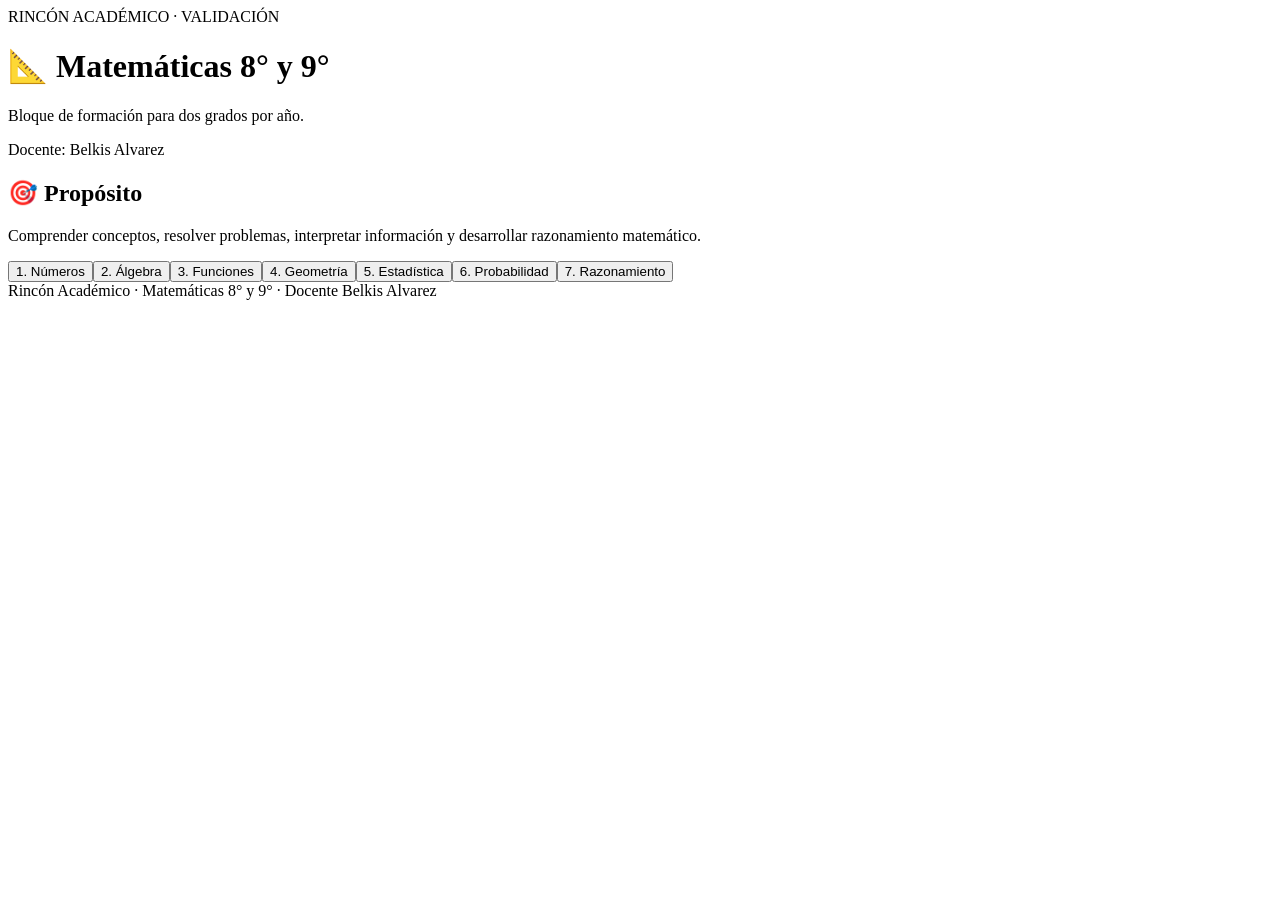
==== matematicas-8-9.html @ bb617dff "Add files via upload" ====
<!doctype html><html lang="es"><head><meta charset="utf-8"><meta name="viewport" content="width=device-width,initial-scale=1"><title>Matemáticas 8° y 9° | Rincón Académico</title><link rel="stylesheet" href="css/matematicas.css"></head><body data-block="8-9"><header class="hero"><div class="container"><div class="eyebrow">RINCÓN ACADÉMICO · VALIDACIÓN</div><h1>📐 Matemáticas 8° y 9°</h1><p>Bloque de formación para dos grados por año.</p><p class="teacher">Docente: Belkis Alvarez</p></div></header><main class="container"><section class="intro"><h2>🎯 Propósito</h2><p>Comprender conceptos, resolver problemas, interpretar información y desarrollar razonamiento matemático.</p></section><nav class="units"><button class="unit" data-unit="u1">1. Números</button><button class="unit" data-unit="u2">2. Álgebra</button><button class="unit" data-unit="u3">3. Funciones</button><button class="unit" data-unit="u4">4. Geometría</button><button class="unit" data-unit="u5">5. Estadística</button><button class="unit" data-unit="u6">6. Probabilidad</button><button class="unit" data-unit="u7">7. Razonamiento</button></nav><div id="content"></div></main><footer>Rincón Académico · Matemáticas 8° y 9° · Docente Belkis Alvarez</footer><script src="js/matematicas.js"></script></body></html>
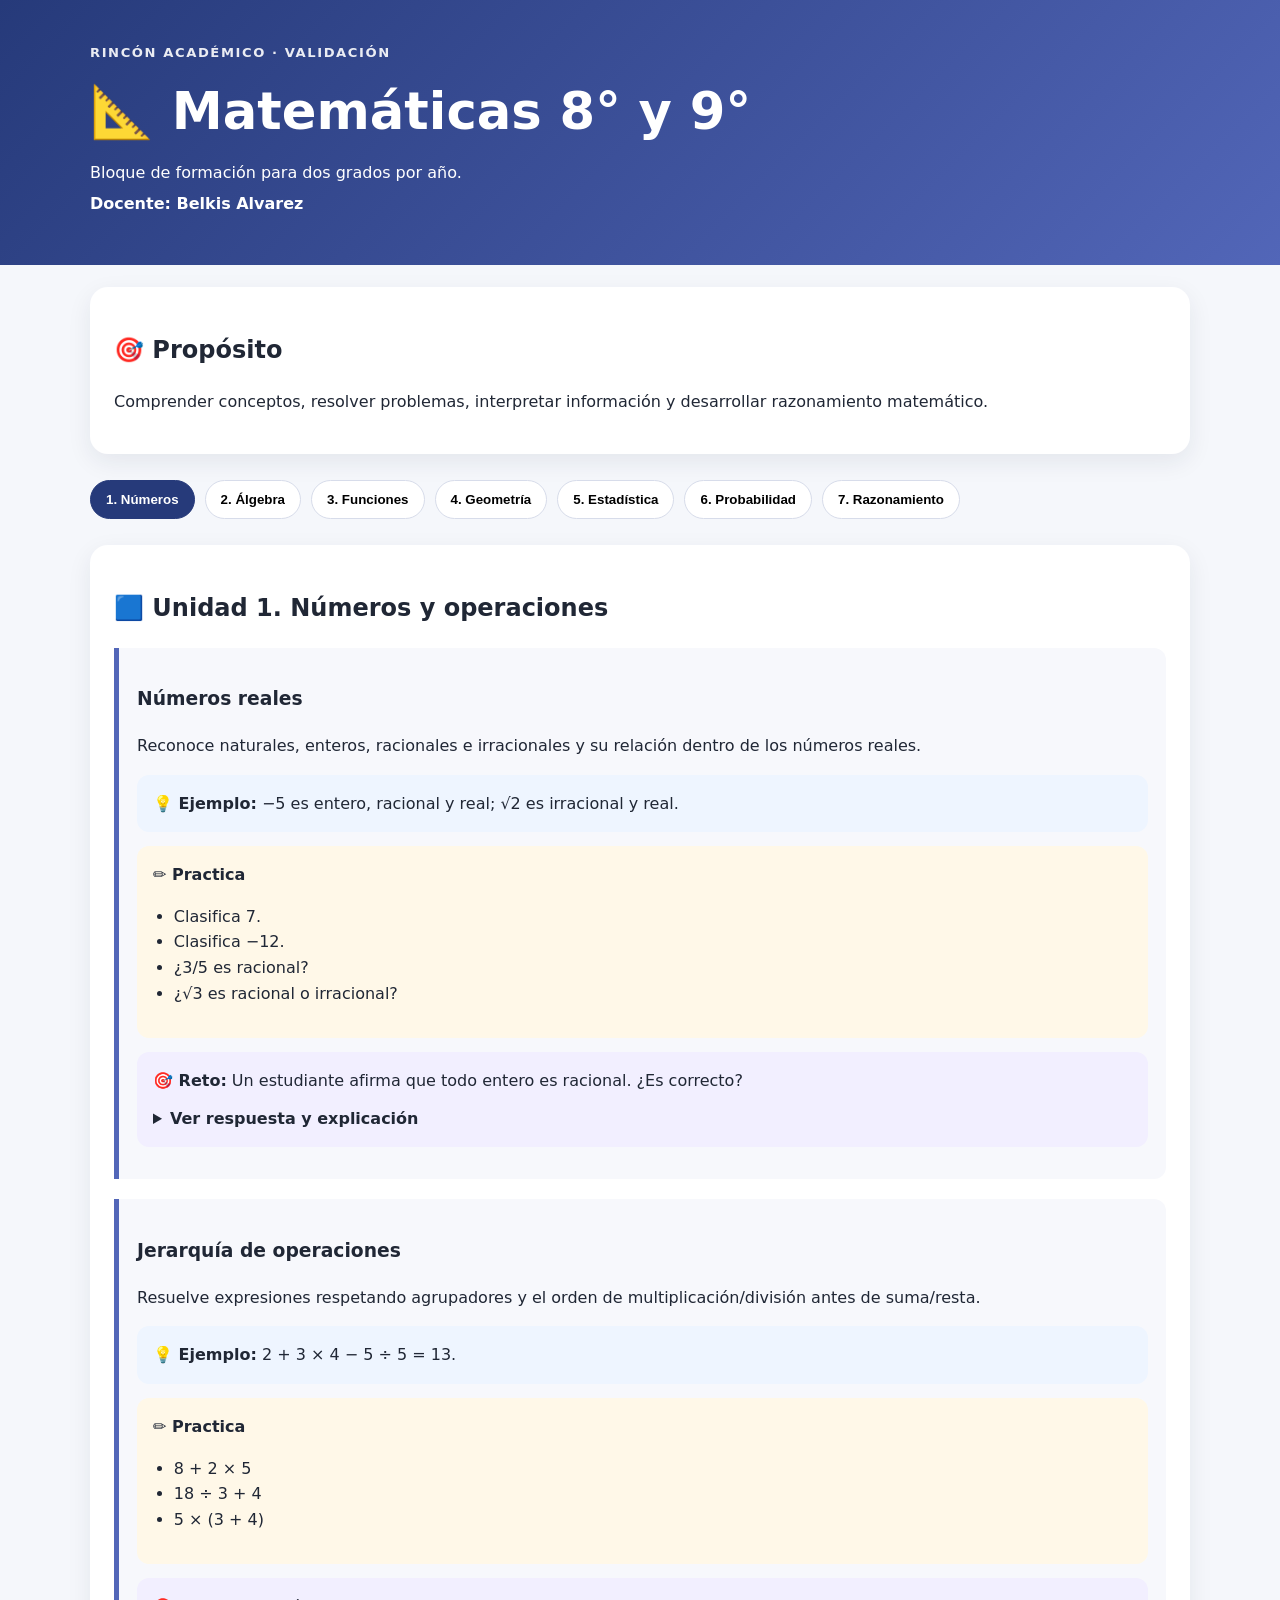
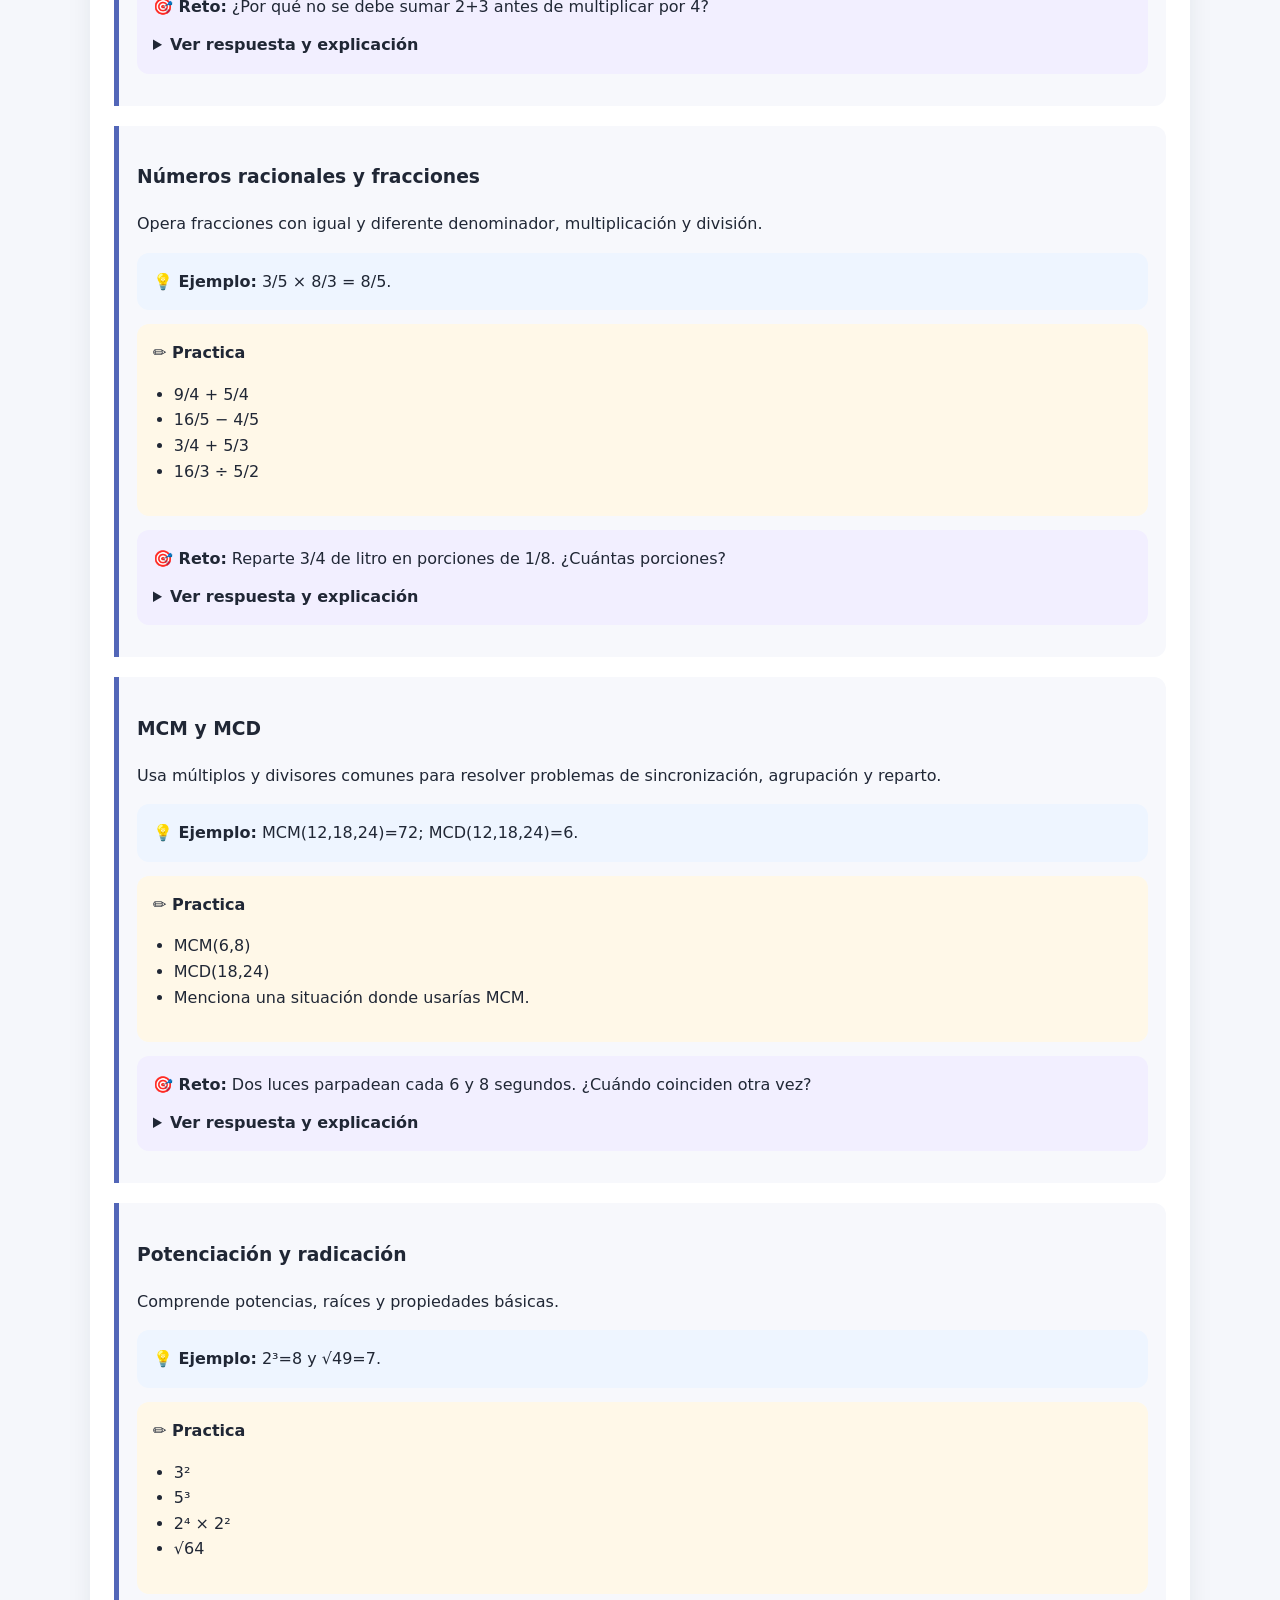
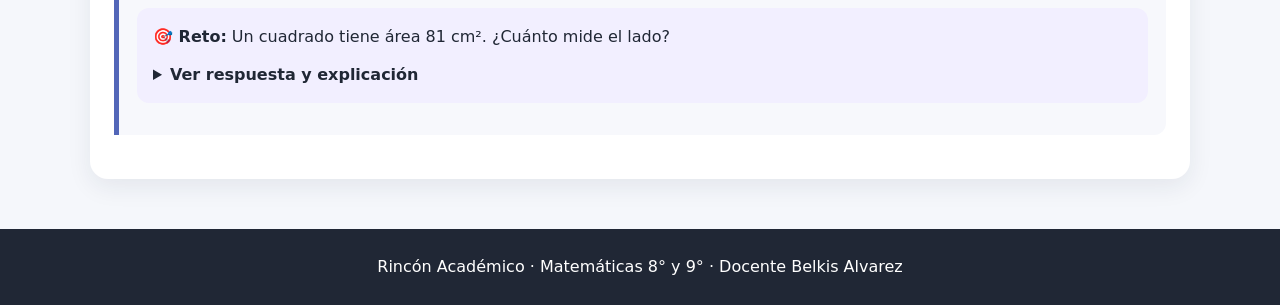
==== commit 9bef511f: "Add files via upload Agregar contenido de Matemáticas 8° y 9°" ====
--- a/matematicas-8-9.html
+++ b/matematicas-8-9.html
@@ -1 +1 @@
-<!doctype html><html lang="es"><head><meta charset="utf-8"><meta name="viewport" content="width=device-width,initial-scale=1"><title>Matemáticas 8° y 9° | Rincón Académico</title><link rel="stylesheet" href="css/matematicas.css"></head><body data-block="8-9"><header class="hero"><div class="container"><div class="eyebrow">RINCÓN ACADÉMICO · VALIDACIÓN</div><h1>📐 Matemáticas 8° y 9°</h1><p>Bloque de formación para dos grados por año.</p><p class="teacher">Docente: Belkis Alvarez</p></div></header><main class="container"><section class="intro"><h2>🎯 Propósito</h2><p>Comprender conceptos, resolver problemas, interpretar información y desarrollar razonamiento matemático.</p></section><nav class="units"><button class="unit" data-unit="u1">1. Números</button><button class="unit" data-unit="u2">2. Álgebra</button><button class="unit" data-unit="u3">3. Funciones</button><button class="unit" data-unit="u4">4. Geometría</button><button class="unit" data-unit="u5">5. Estadística</button><button class="unit" data-unit="u6">6. Probabilidad</button><button class="unit" data-unit="u7">7. Razonamiento</button></nav><div id="content"></div></main><footer>Rincón Académico · Matemáticas 8° y 9° · Docente Belkis Alvarez</footer><script src="js/matematicas.js"></script></body></html>
+<!doctype html><html lang="es"><head><meta charset="utf-8"><meta name="viewport" content="width=device-width,initial-scale=1"><title>Matemáticas 8° y 9° | Rincón Académico</title><link rel="stylesheet" href="matematicas.css"></head><body data-block="8-9"><header class="hero"><div class="container"><div class="eyebrow">RINCÓN ACADÉMICO · VALIDACIÓN</div><h1>📐 Matemáticas 8° y 9°</h1><p>Bloque de formación para dos grados por año.</p><p class="teacher">Docente: Belkis Alvarez</p></div></header><main class="container"><section class="intro"><h2>🎯 Propósito</h2><p>Comprender conceptos, resolver problemas, interpretar información y desarrollar razonamiento matemático.</p></section><nav class="units"><button class="unit" data-unit="u1">1. Números</button><button class="unit" data-unit="u2">2. Álgebra</button><button class="unit" data-unit="u3">3. Funciones</button><button class="unit" data-unit="u4">4. Geometría</button><button class="unit" data-unit="u5">5. Estadística</button><button class="unit" data-unit="u6">6. Probabilidad</button><button class="unit" data-unit="u7">7. Razonamiento</button></nav><div id="content"></div></main><footer>Rincón Académico · Matemáticas 8° y 9° · Docente Belkis Alvarez</footer><script src="matematicas.js"></script></body></html>
--- a/matematicas.css
+++ b/matematicas.css
@@ -0,0 +1 @@
+*{box-sizing:border-box}body{margin:0;font-family:system-ui,-apple-system,Segoe UI,Roboto,Arial,sans-serif;background:#f5f7fb;color:#202735;line-height:1.6}.container{width:min(1100px,92%);margin:auto}.hero{padding:42px 0;background:linear-gradient(135deg,#263a7a,#5266b8);color:#fff}.eyebrow{font-size:.82rem;letter-spacing:.12em;font-weight:700;opacity:.9}h1{font-size:clamp(2rem,5vw,3.2rem);margin:.15em 0}.hero p{margin:.35rem 0}.teacher{font-weight:700}.intro,.lesson{background:#fff;border-radius:18px;padding:24px;margin:22px 0;box-shadow:0 8px 24px rgba(30,40,70,.08)}.units{display:flex;flex-wrap:wrap;gap:10px;margin:26px 0}.unit{border:1px solid #d7dcea;background:#fff;padding:11px 15px;border-radius:999px;cursor:pointer;font-weight:700}.unit:hover,.unit.active{background:#263a7a;color:#fff;border-color:#263a7a}.topic{border-left:5px solid #5266b8;padding:18px;margin:20px 0;background:#f7f8fc;border-radius:0 12px 12px 0}.example,.practice,.challenge,.answer{padding:16px;border-radius:12px;margin:14px 0}.example{background:#eef5ff}.practice{background:#fff8e8}.challenge{background:#f2efff}.answer{background:#edf8f0}ul{padding-left:1.3rem}.formula{font-size:1.12rem;font-weight:700;text-align:center;padding:10px}details{margin-top:12px}summary{cursor:pointer;font-weight:700}.badge{display:inline-block;padding:5px 9px;border-radius:8px;background:#e9edf9;font-size:.82rem;font-weight:700;margin-right:6px}footer{margin-top:50px;padding:25px 0;background:#202735;color:#fff;text-align:center}@media(max-width:600px){.hero{padding:32px 0}.intro,.lesson{padding:18px}.units{gap:7px}.unit{font-size:.9rem;padding:9px 12px}}
